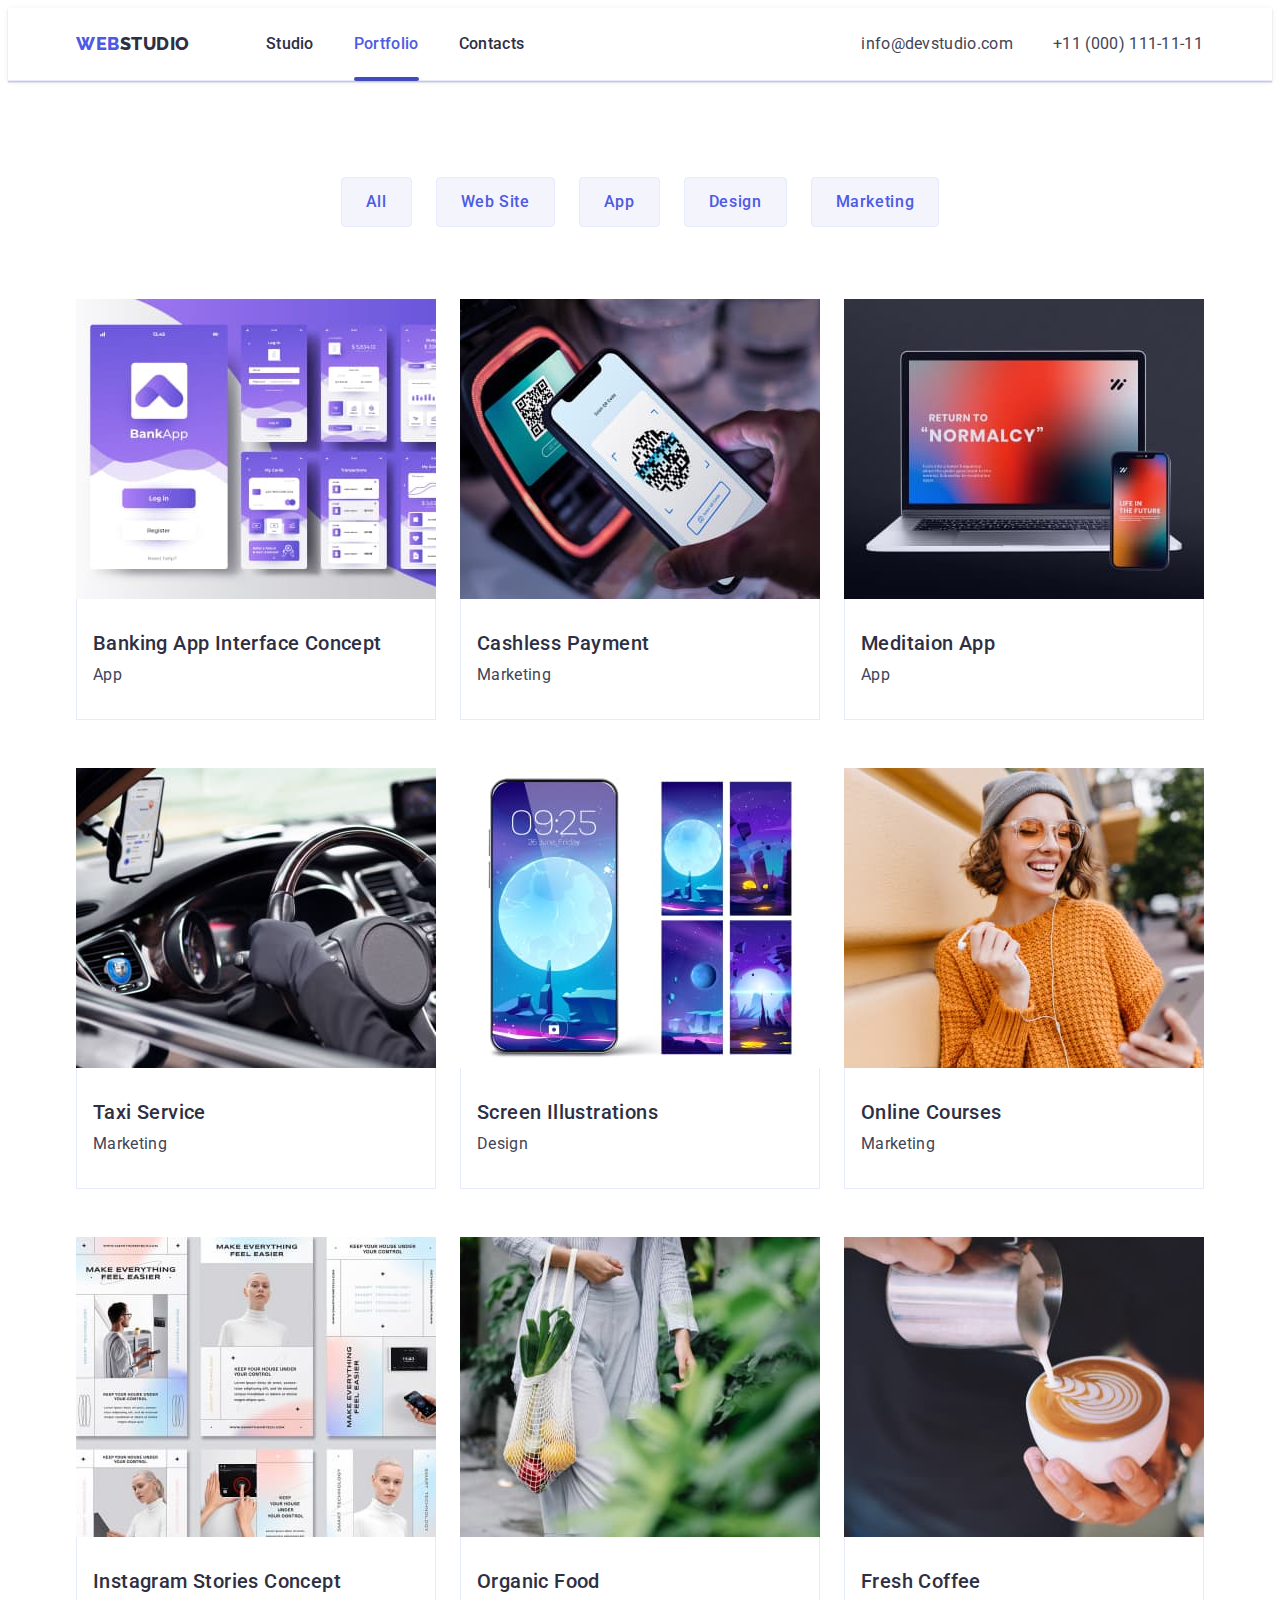
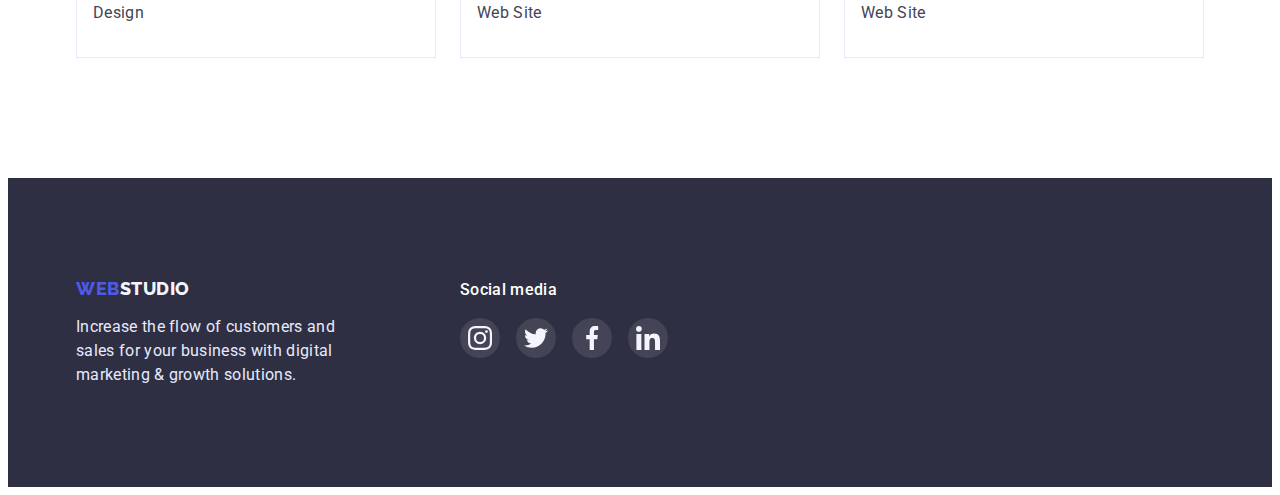
==== portfolio.html @ e39bb546 "Initial commit" ====
<!DOCTYPE html>
<html lang="en">
  <head>
    <meta charset="UTF-8" />
    <meta http-equiv="X-UA-Compatible" content="IE=edge" />
    <meta name="viewport" content="width=device-width, initial-scale=1.0" />
    <title>OUR PORTFOLIO</title>
    <link rel="preconnect" href="https://fonts.googleapis.com" />
    <link rel="preconnect" href="https://fonts.gstatic.com" crossorigin />
    <link
      href="https://fonts.googleapis.com/css2?family=Raleway:wght@800&family=Roboto:wght@400;500;700&display=swap"
      rel="stylesheet" />
    <link
      rel="stylesheet"
      href="https://cdnjs.cloudflare.com/ajax/libs/modern-normalize/1.1.0/modern-normalize.min.css"
      integrity="sha512-wpPYUAdjBVSE4KJnH1VR1HeZfpl1ub8YT/NKx4PuQ5NmX2tKuGu6U/JRp5y+Y8XG2tV+wKQpNHVUX03MfMFn9Q=="
      crossorigin="anonymous"
      referrerpolicy="no-referrer" />
    <link rel="stylesheet" href="./css/styles.css" />
  </head>
  <body>
    <!-- HEADER -->
    <header class="header">
      <div class="container header-container">
        <nav class="nav">
          <a href="./index.html" class="logo link">
            <span class="logo-accent">Web</span>Studio</a>
          <ul class="nav-list">
            <li class="list nav-item">
              <a href="./index.html" class="link nav-link">Studio</a>
            </li>
            <li class="list nav-item">
              <a href="./portfolio.html" class="link nav-link current">Portfolio</a>
            </li>
            <li class="list nav-item">
              <a href="" class="link nav-link">Contacts</a>
            </li>
          </ul>
        </nav>
        <address>
          <ul class="address-list">
            <li class="list address-list-item">
              <a href="mailto:info@devstudio.com" class="link address-link">info@devstudio.com</a>
            </li>
            <li class="list address-list-item">
              <a href="tel:+110001111111" class="link address-link">+11 (000) 111-11-11</a>
            </li>
          </ul>
        </address>
      </div>
    </header>

    <!-- BODY -->
    <main>
      <section class="portfolio-section">
        <div class="container">
          <h1 class="hidden">Examples of work</h1>
          <!-- Buttons -->
          <ul class="section-btn">
            <li class="list">
              <button type="button" class="portfolio-btn">All</button>
            </li>
            <li class="list">
              <button type="button" class="portfolio-btn">Web Site</button>
            </li>
            <li class="list">
              <button type="button" class="portfolio-btn">App</button>
            </li>
            <li class="list">
              <button type="button" class="portfolio-btn">Design</button>
            </li>
            <li class="list">
              <button type="button" class="portfolio-btn">Marketing</button>
            </li>
          </ul>

          <!-- Gallery of projects -->
          <ul class="portfolio-list">
            <li class="list portfolio-list-item">
              <a href="" class="portfolio-link link">
                <div class="overlay">
                  <img
                    src="./images/interface-concept.jpg"
                    alt="Purple concept of Banking App"
                    width="360"
                    height="300" />
                  <p class="portfolio-text-cover">
                    14 Stylish and User-Friendly App Design Concepts · Task
                    Manager App · Calorie Tracker App · Exotic Fruit Ecommerce
                    App · Cloud Storage App 14 Stylish and User-Friendly App
                    Design Concepts · Task Manager App · Calorie Tracker App ·
                    Exotic Fruit Ecommerce App · Cloud Storage App 14 Stylish
                    and User-Friendly App Design Concepts · Task Manager App ·
                    Calorie Tracker App · Exotic Fruit Ecommerce App · Cloud
                    Storage App 14 Stylish and User-Friendly App Design Concepts
                    · Task Manager App · Calorie Tracker App · Exotic Fruit
                    Ecommerce App · Cloud Storage App 14 Stylish and
                    User-Friendly App Design Concepts · Task Manager App ·
                    Calorie Tracker App · Exotic Fruit Ecommerce App · Cloud
                    Storage App
                  </p>
                </div>
                <div class="portfolio-list-item-div">
                  <h3 class="subtitle subtitle-portfolio">
                    Banking App Interface Concept
                  </h3>
                  <p class="section-text section-text-portfolio">App</p>
                </div>
              </a>
            </li>
            <li class="list portfolio-list-item">
              <a href="" class="portfolio-link link">
                <div class="overlay">
                  <img
                    src="./images/cashless-payment.jpg"
                    alt="Reading QR code by phone"
                    width="360"
                    height="300" />
                  <p class="portfolio-text-cover">
                    14 Stylish and User-Friendly App Design Concepts · Task
                    Manager App · Calorie Tracker App · Exotic Fruit Ecommerce
                    App · Cloud Storage App
                  </p>
                </div>
                <div class="portfolio-list-item-div">
                  <h3 class="subtitle subtitle-portfolio">Cashless Payment</h3>
                  <p class="section-text section-text-portfolio">Marketing</p>
                </div>
              </a>
            </li>
            <li class="list portfolio-list-item">
              <a href="" class="portfolio-link link">
                <div class="overlay">
                  <img
                    src="./images/meditaion-app.jpg"
                    alt="Phone and laptop"
                    width="360"
                    height="300" />
                  <p class="portfolio-text-cover">
                    14 Stylish and User-Friendly App Design Concepts · Task
                    Manager App · Calorie Tracker App · Exotic Fruit Ecommerce
                    App · Cloud Storage App
                  </p>
                </div>
                <div class="portfolio-list-item-div">
                  <h3 class="subtitle subtitle-portfolio">Meditaion App</h3>
                  <p class="section-text section-text-portfolio">App</p>
                </div>
              </a>
            </li>
            <li class="list portfolio-list-item">
              <a href="" class="portfolio-link link">
                <div class="overlay">
                  <img
                    src="./images/taxi-service.jpg"
                    alt="The driver is driving in black gloves"
                    width="360"
                    height="300" />
                  <p class="portfolio-text-cover">
                    14 Stylish and User-Friendly App Design Concepts · Task
                    Manager App · Calorie Tracker App · Exotic Fruit Ecommerce
                    App · Cloud Storage App
                  </p>
                </div>
                <div class="portfolio-list-item-div">
                  <h3 class="subtitle subtitle-portfolio">Taxi Service</h3>
                  <p class="section-text section-text-portfolio">Marketing</p>
                </div>
              </a>
            </li>
            <li class="list portfolio-list-item">
              <a href="" class="portfolio-link link">
                <div class="overlay">
                  <img
                    src="./images/screen-illustrations.jpg"
                    alt="The phone and four different screens"
                    width="360"
                    height="300" />
                  <p class="portfolio-text-cover">
                    14 Stylish and User-Friendly App Design Concepts · Task
                    Manager App · Calorie Tracker App · Exotic Fruit Ecommerce
                    App · Cloud Storage App
                  </p>
                </div>

                <div class="portfolio-list-item-div">
                  <h3 class="subtitle subtitle-portfolio">
                    Screen Illustrations
                  </h3>
                  <p class="section-text section-text-portfolio">Design</p>
                </div>
              </a>
            </li>
            <li class="list portfolio-list-item">
              <a href="" class="portfolio-link link">
                <div class="overlay">
                  <img
                    src="./images/online-courses.jpg"
                    alt="Young girl in a yellow sweater and glasses"
                    width="360"
                    height="300" />
                  <p class="portfolio-text-cover">
                    14 Stylish and User-Friendly App Design Concepts · Task
                    Manager App · Calorie Tracker App · Exotic Fruit Ecommerce
                    App · Cloud Storage App
                  </p>
                </div>
                <div class="portfolio-list-item-div">
                  <h3 class="subtitle subtitle-portfolio">Online Courses</h3>
                  <p class="section-text section-text-portfolio">Marketing</p>
                </div>
              </a>
            </li>
            <li class="list portfolio-list-item">
              <a href="" class="portfolio-link link">
                <div class="overlay">
                  <img
                    src="./images/inst-stories-concept.jpg"
                    alt="Six different application screens in pastel colors"
                    width="360"
                    height="300" />
                  <p class="portfolio-text-cover">
                    14 Stylish and User-Friendly App Design Concepts · Task
                    Manager App · Calorie Tracker App · Exotic Fruit Ecommerce
                    App · Cloud Storage App
                  </p>
                </div>
                <div class="portfolio-list-item-div">
                  <h3 class="subtitle subtitle-portfolio">
                    Instagram Stories Concept
                  </h3>
                  <p class="section-text section-text-portfolio">Design</p>
                </div>
              </a>
            </li>
            <li class="list portfolio-list-item">
              <a href="" class="portfolio-link link">
                <div class="overlay">
                  <img
                    src="./images/organic-food.jpg"
                    alt="A woman with a bag of vegetables"
                    width="360"
                    height="300" />
                  <p class="portfolio-text-cover">
                    14 Stylish and User-Friendly App Design Concepts · Task
                    Manager App · Calorie Tracker App · Exotic Fruit Ecommerce
                    App · Cloud Storage App
                  </p>
                </div>
                <div class="portfolio-list-item-div">
                  <h3 class="subtitle subtitle-portfolio">Organic Food</h3>
                  <p class="section-text section-text-portfolio">Web Site</p>
                </div>
              </a>
            </li>
            <li class="list portfolio-list-item">
              <a href="" class="portfolio-link link">
                <div class="overlay">
                  <img
                    src="./images/fresh-coffee.jpg"
                    alt="A barista prepares a cappuccino"
                    width="360"
                    height="300" />
                  <p class="portfolio-text-cover">
                    14 Stylish and User-Friendly App Design Concepts · Task
                    Manager App · Calorie Tracker App · Exotic Fruit Ecommerce
                    App · Cloud Storage App
                  </p>
                </div>
                <div class="portfolio-list-item-div">
                  <h3 class="subtitle subtitle-portfolio">Fresh Coffee</h3>
                  <p class="section-text section-text-portfolio">Web Site</p>
                </div>
              </a>
            </li>
          </ul>
        </div>
        <!--  -->
      </section>
    </main>

    <!-- FOOTER -->
    <footer class="footer-section">
      <div class="footer-container container">
        <div class="footer-wrap">
          <a href="./index.html" class="link footer-logo"
            ><span class="logo-accent">Web</span>Studio</a
          >
          <p class="footer-text">
            Increase the flow of customers and sales for your business with
            digital marketing & growth solutions.
          </p>
        </div>
        <!---------------- SOCIAL LINKS ---------------->
        <div class="footer-wrap">
          <p class="footer-subtitle">Social media</p>
          <ul class="footer-soc-list list">
            <li class="footer-soc-item">
              <a href="" class="footer-soc-link link">
                <svg class="footer-soc-icon" width="24" height="24">
                  <use href="./images/icons.svg#icon-instagram"></use>
                </svg>
              </a>
            </li>
            <li class="footer-soc-item">
              <a href="" class="footer-soc-link link">
                <svg class="team-soc-icon" width="24" height="24">
                  <use href="./images/icons.svg#icon-twitter"></use>
                </svg>
              </a>
            </li>
            <li class="footer-soc-item">
              <a href="" class="footer-soc-link link">
                <svg class="team-soc-icon" width="24" height="24">
                  <use href="./images/icons.svg#icon-facebook"></use>
                </svg>
              </a>
            </li>
            <li class="footer-soc-item">
              <a href="" class="footer-soc-link link">
                <svg class="team-soc-icon" width="24" height="24">
                  <use href="./images/icons.svg#icon-linkedin"></use>
                </svg>
              </a>
            </li>
          </ul>
        </div>
      </div>
    </footer>
  </body>
</html>
---- css/styles.css ----
:root {
  --primary-brand-color: #4d5ae5;
  --pressed-state-color: #404bbf;
  --dark-color: #2e2f42;
  --main-text-color: #434455;
  --decor-color: #e7e9fc;
  --light-color: #f4f4fd;
  --white-color: #ffffff;

  --main-letter-spacing: 0.02em;
  --duration: 250ms;
  --main-timing-function: cubic-bezier(0.4, 0, 0.2, 1);
}

/* -----------------GENERAL SETTINGS----------------- */

html {
  box-sizing: border-box;
}

*,
*::before,
*::after {
  box-sizing: inherit;
}

body {
  font-family: "Roboto", sans-serif;
  font-size: 16px;
  color: var(--main-text-color);
  background-color: var(--white-color);
}

h1,
h2,
h3,
h4,
h5,
ul,
p {
  margin: 0;
  padding: 0;
}

img {
  display: block;
  max-width: 100%;
  height: auto;
}

.link {
  text-decoration: none;
}

.list {
  list-style: none;
  margin: 0;
  padding: 0;
}

.hidden {
  position: absolute;
  white-space: nowrap;
  width: 1px;
  height: 1px;
  overflow: hidden;
  border: 0;
  padding: 0;
  clip: rect(0 0 0 0);
  clip-path: inset(50%);
  margin: -1px;
}

/* -----------------HEADER----------------- */
.header {
  border-bottom: 1px solid var(--decor-color);
  box-shadow: 0px 2px 1px rgba(46, 47, 66, 0.08),
    0px 1px 1px rgba(46, 47, 66, 0.16), 0px 1px 6px rgba(46, 47, 66, 0.08);
}
.header-container {
  display: flex;
  justify-content: space-between;
}
.nav {
  display: flex;
  align-items: flex-start;
}
.nav-item.list {
  position: relative;
}

.logo {
  font-family: "Raleway", sans-serif;
  font-weight: 800;
  font-size: 18px;
  line-height: 1.333;
  color: var(--dark-color);
  text-transform: uppercase;
  letter-spacing: 0.03em;
  margin-right: 76px;
  display: block;
  padding: 24px 0;
}

.logo-accent {
  color: var(--primary-brand-color);
}

.nav-list {
  display: flex;
  gap: 40px;
}

.nav-link {
  color: var(--dark-color);
  font-weight: 500;
  line-height: 1.5;
  letter-spacing: var(--main-letter-spacing);
  gap: 40px;
  display: block;
  padding: 24px 0;
  transition-property: color;
  transition-duration: var(--duration);
  transition-timing-function: var(--main-timing-function);
}

.link.nav-link:hover,
.link.nav-link:focus,
.link.nav-link:active {
  color: var(--pressed-state-color);
}
.nav-link.current {
  color: var(--primary-brand-color);
}
.nav-link.current::after {
  position: absolute;
  content: "";
  box-sizing: border-box;
  width: 100%;
  height: 4px;
  background-color: var(--pressed-state-color);
  border-radius: 2px;
  bottom: -1px;
  left: 0;
}
.address-list {
  display: flex;
  gap: 40px;
}

.address-list-item {
  min-width: 151px;
}

.address-link {
  font-style: normal;
  color: var(--main-text-color);
  line-height: 1.5;
  letter-spacing: var(--main-letter-spacing);
  display: block;
  padding: 24px 0;
  transition-property: color;
  transition-duration: var(--duration);
  transition-timing-function: var(--main-timing-function);
}

.address-link:hover,
.address-link:focus,
.address-link:active {
  color: var(--pressed-state-color);
}

/* -----------------HERO----------------- */
.section-black {
  background-color: rgba(46, 47, 66, 0.7);
  background-image: linear-gradient(
      rgba(46, 47, 66, 0.7),
      rgba(46, 47, 66, 0.7)
    ),
    url(../images/people-office.jpg);
  background-repeat: no-repeat;
  background-size: cover;
  background-position: center;
  text-align: center;
  padding: 188px 0px;
  margin: 0 auto;
  max-width: 1440px;
}
.hero-title {
  color: var(--white-color);
  font-weight: 700;
  font-size: 56px;
  line-height: 1.071;
  letter-spacing: var(--main-letter-spacing);
  margin-bottom: 48px;
}
.hero-btn {
  font-family: "Roboto", sans-serif;
  background-color: var(--primary-brand-color);
  box-shadow: 0px 4px 4px rgba(0, 0, 0, 0.15);
  border-radius: 4px;
  border: none;
  color: var(--white-color);
  padding: 16px 32px;
  font-size: 16px;
  font-weight: 500;
  line-height: 24px;
  letter-spacing: 0.04em;
  cursor: pointer;
  transition-property: background-color;
  transition-duration: var(--duration);
  transition-timing-function: var(--main-timing-function);
}
.hero-btn:hover,
.hero-btn:focus {
  background-color: var(--pressed-state-color);
}

/* -----------------SECTION GENERAL SETTINGS----------------- */
.container {
  width: 100%;
  max-width: 1158px;
  padding: 0 15px;
  margin: 0 auto;
  /* outline: 2px solid red; */
}

.section-title {
  font-weight: 700;
  font-size: 36px;
  line-height: 1.11;
  letter-spacing: var(--main-letter-spacing);
  text-transform: capitalize;
  color: var(--dark-color);
  margin-bottom: 72px;
  text-align: center;
}

.subtitle {
  color: var(--dark-color);
  font-weight: 500;
  font-size: 20px;
  line-height: 1.2;
  letter-spacing: var(--main-letter-spacing);
  margin-bottom: 8px;
}
.section-text {
  line-height: 1.5;
  letter-spacing: var(--main-letter-spacing);
}

/* -----------------FEATURE SECTION----------------- */
.feature-section {
  padding-top: 120px;
  padding-bottom: 180px;
}
.feature-list {
  display: flex;
  gap: 24px;
}
.feature-list > .list {
  width: calc((100%-3 * 24) / 4);
}
.feature-item::before {
  content: "";
  display: inline-block;
  width: 100%;
  height: 100%;
  background-color: var(--light-color);
  border-radius: 4px;
  margin-bottom: 8px;
  background-image: url("../images/antenna.svg");
  background-repeat: no-repeat;
  background-position: center;
}
.feature-item.punct::before {
  background-image: url("../images/clock.svg");
}
.feature-item.dil::before {
  background-image: url("../images/diagram.svg");
}
.feature-item.tech::before {
  background-image: url("../images/astronaut.svg");
}

/* -----------------WHAT WE ARE DOING SECTION----------------- */
.product-section {
  padding: 60px 0 120px 0;
}

.product-section-list {
  display: flex;
  gap: 24px;
}

/* -----------------TEAM SECTION----------------- */
.team-section {
  background-color: var(--light-color);
  padding: 120px 0 110px 0;
}

.team-item {
  background-color: var(--white-color);
  max-width: 264px;
  text-align: center;
  box-shadow: 0px 1px 6px rgba(46, 47, 66, 0.08),
    0px 1px 1px rgba(46, 47, 66, 0.16), 0px 2px 1px rgba(46, 47, 66, 0.08);
  border-radius: 0px 0px 4px 4px;
}

.team-item-container {
  padding: 32px 16px;
}

.team-item-container > .section-text {
  margin-bottom: 8px;
}
.team-list {
  display: flex;
  gap: 24px;
}
.team-soc-list {
  display: flex;
  gap: 24px;
  justify-content: center;
}
.team-soc-item {
  width: 40px;
  height: 40px;
}
.team-soc-link {
  width: 100%;
  height: 100%;
  border-radius: 50%;
  display: flex;
  justify-content: center;
  align-items: center;
  background-color: var(--primary-brand-color);
  fill: var(--white-color);
  transition-property: background-color;
  transition-duration: var(--duration);
  transition-timing-function: var(--main-timing-function);
}
.team-soc-link:is(:hover, :focus) {
  background-color: var(--pressed-state-color);
}

/* -----------------CUSTOMERS----------------- */
.customer-section {
  padding: 130px 0 120px 0;
}
.customer-list {
  display: flex;
  gap: 24px;
}
.customer-item {
  width: 168px;
  height: 88px;
}
.customer-link {
  width: 100%;
  height: 100%;
  border: 1px solid #8e8f99;
  border-radius: 4px;
  display: flex;
  justify-content: center;
  align-items: center;
  transition-property: border-color;
  transition-duration: var(--duration);
  transition-timing-function: var(--main-timing-function);
}

.customer-icon {
  fill: #8e8f99;
  transition-property: fill;
  transition-duration: var(--duration);
  transition-timing-function: var(--main-timing-function);
}
.customer-link:is(:hover, :focus) {
  border-color: var(--pressed-state-color);
}
.customer-link:is(:hover, :focus) > .customer-icon {
  fill: var(--pressed-state-color);
}

/* -----------------FOOTER----------------- */
.footer-section {
  margin: 0;
  background-color: var(--dark-color);
  padding: 100px 0 100px 0;
}
.footer-container {
  display: flex;
  gap: 120px;
}
.footer-logo {
  display: inline-block;
  color: var(--light-color);
  font-weight: 800;
  font-size: 18px;
  font-family: "Raleway", sans-serif;
  letter-spacing: 0.03em;
  text-transform: uppercase;
  margin-bottom: 16px;
}
.footer-text {
  color: var(--decor-color);
  line-height: 1.5;
  letter-spacing: var(--main-letter-spacing);
  max-width: 264px;
}
.footer-subtitle {
  margin-bottom: 16px;
  color: var(--white-color);
  font-size: 16px;
  font-weight: 500;
  line-height: 1.5;
  letter-spacing: 0.02em;
}
.footer-soc-list {
  display: flex;
  gap: 16px;
  justify-content: center;
}
.footer-soc-item {
  width: 40px;
  height: 40px;
}
.footer-soc-link {
  width: 100%;
  height: 100%;
  border-radius: 50%;
  display: flex;
  justify-content: center;
  align-items: center;
  background-color: rgba(255, 255, 255, 0.1);
  fill: var(--light-color);
  transition-property: background-color;
  transition-duration: var(--duration);
  transition-timing-function: var(--main-timing-function);
}
.footer-soc-link:is(:hover, :focus) {
  background-color: #31d0aa;
  outline: none;
}

/* -----------------PORTFOLIO----------------- */
.section-btn {
  margin-bottom: 72px;
}

.portfolio-btn {
  background-color: var(--light-color);
  border: 1px solid var(--decor-color);
  border-radius: 4px;
  font-family: "Roboto", sans-serif;
  font-size: 16px;
  font-weight: 500;
  line-height: 1.5;
  letter-spacing: 0.04em;
  color: var(--primary-brand-color);
  cursor: pointer;
  padding: 12px 24px;
  transition-property: background-color color border-color box-shadow;
  transition-duration: var(--duration);
  transition-timing-function: var(--main-timing-function);
}

.portfolio-btn:hover,
.portfolio-btn:focus {
  background-color: var(--pressed-state-color);
  color: var(--white-color);
  border-color: transparent;
  box-shadow: 0px 3px 1px rgba(0, 0, 0, 0.1), 0px 2px 1px rgba(0, 0, 0, 0.08),
    0px 2px 2px rgba(0, 0, 0, 0.12);
  outline: none;
}

.portfolio-section {
  padding-top: 96px;
  padding-bottom: 120px;
}

.section-btn {
  display: flex;
  gap: 24px;
  justify-content: center;
}

.portfolio-list {
  display: flex;
  flex-wrap: wrap;
  gap: 24px;
  row-gap: 48px;
}

.portfolio-list-item-div {
  width: 360px;
  border: 1px solid var(--decor-color);
  border-top: none;
  padding: 32px 0 32px 16px;
  transition-property: border-color;
  transition-duration: var(--duration);
  transition-timing-function: var(--main-timing-function);
}

.subtitle-portfolio {
  margin: 0 0 8px;
}
.section-text-portfolio {
  color: var(--main-text-color);
}

.portfolio-link {
  display: inline-block;
  cursor: pointer;
  transition-property: box-shadow;
  transition-duration: var(--duration);
  transition-timing-function: var(--main-timing-function);
}
.portfolio-link:hover > .portfolio-list-item-div,
.portfolio-link:focus > .portfolio-list-item-div {
  border-color: transparent;
}
.portfolio-link:hover {
  box-shadow: 0px 1px 6px rgba(46, 47, 66, 0.08),
    0px 1px 1px rgba(46, 47, 66, 0.16), 0px 2px 1px rgba(46, 47, 66, 0.08);
}
.portfolio-link:focus {
  box-shadow: 0px 1px 6px rgba(46, 47, 66, 0.08),
    0px 1px 1px rgba(46, 47, 66, 0.16), 0px 2px 1px rgba(46, 47, 66, 0.08);
  outline: none;
}
.overlay {
  position: relative;
  overflow: hidden;
}
.portfolio-text-cover {
  position: absolute;
  background-color: var(--primary-brand-color);
  bottom: 0;
  top: 0;
  left: 0px;
  width: 100%;
  height: 100%;
  line-height: 1.5;
  letter-spacing: 0.02em;
  color: var(--light-color);
  padding: 40px 32px 0;
  transform: translatey(100%);
  transition: transform 1000ms ease;
  transition-duration: var(--duration);
  transition-timing-function: var(--main-timing-function);
}
.portfolio-link:is(:hover, :focus) .portfolio-text-cover {
  transform: translatey(0);
  overflow: auto;
}

/* -----------------MODAL----------------- */
.backdrop {
  position: fixed;
  top: 0;
  width: 100%;
  height: 100%;
  background-color: rgba(46, 47, 66, 0.4);
  transition: opacity 500ms var(--main-timing-function),
    visibility 500ms var(--main-timing-function);
}
.modal {
  position: absolute;
  top: 50%;
  left: 50%;
  background-color: #fcfcfc;
  box-shadow: 0px 1px 1px rgba(0, 0, 0, 0.14), 0px 1px 3px rgba(0, 0, 0, 0.12),
    0px 2px 1px rgba(0, 0, 0, 0.2);
  border-radius: 4px;
  width: 408px;
  min-height: 576px;
  padding: 24px;
  transition-property: transform;
  transform: translate(-50%, -50%) scale(1) rotate(0);
  transition-duration: var(--duration);
  transition-timing-function: var(--main-timing-function);
}
.backdrop.is-hidden .modal {
  transform: translate(-140%, -140%) scale(0) rotate(90deg);
}
.modal-close {
  position: absolute;
  top: 24px;
  right: 24px;
  width: 24px;
  height: 24px;
  border-radius: 50%;
  background-color: var(--decor-color);
  border: 1px solid rgba(0, 0, 0, 0.1);
  display: flex;
  align-items: center;
  justify-content: center;
  margin-left: auto;
  padding: 0;
  cursor: pointer;
}
.modal-close:is(:hover, :focus) {
  background-color: var(--pressed-state-color);
  fill: var(--white-color);
}
.is-hidden {
  opacity: 0;
  visibility: hidden;
  pointer-events: none;
}
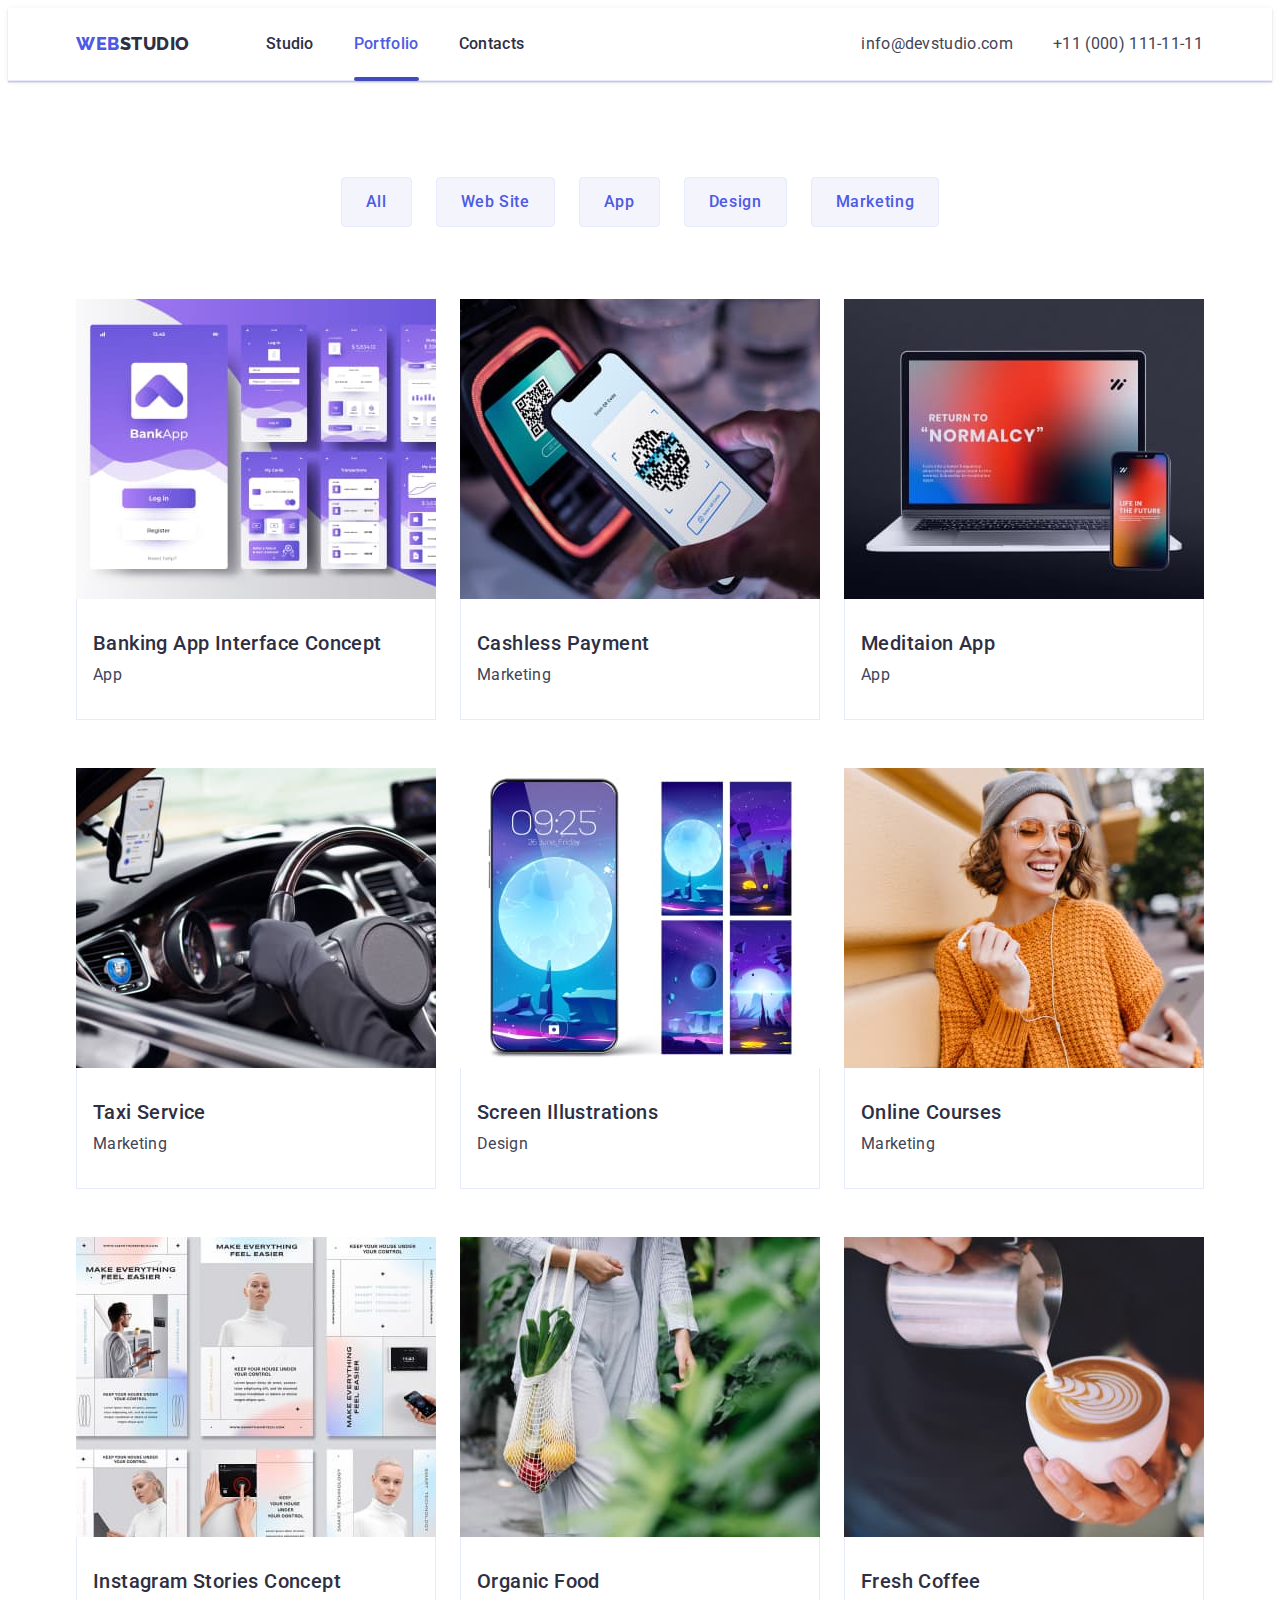
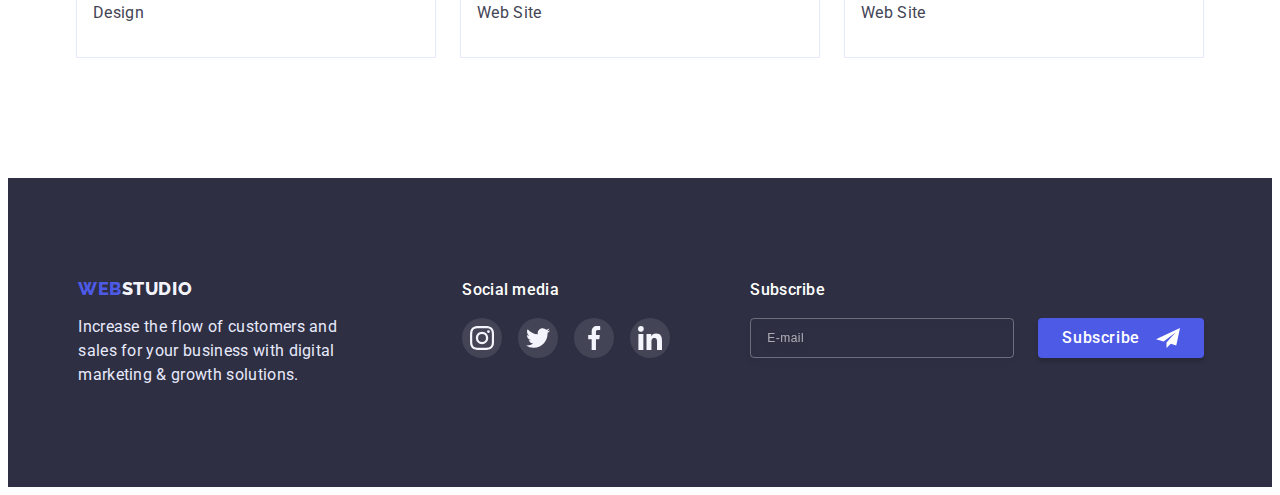
==== commit 9d7c2fd9: "Modal 6." ====
--- a/portfolio.html
+++ b/portfolio.html
@@ -24,13 +24,16 @@
       <div class="container header-container">
         <nav class="nav">
           <a href="./index.html" class="logo link">
-            <span class="logo-accent">Web</span>Studio</a>
+            <span class="logo-accent">Web</span>Studio</a
+          >
           <ul class="nav-list">
             <li class="list nav-item">
               <a href="./index.html" class="link nav-link">Studio</a>
             </li>
             <li class="list nav-item">
-              <a href="./portfolio.html" class="link nav-link current">Portfolio</a>
+              <a href="./portfolio.html" class="link nav-link current"
+                >Portfolio</a
+              >
             </li>
             <li class="list nav-item">
               <a href="" class="link nav-link">Contacts</a>
@@ -40,10 +43,14 @@
         <address>
           <ul class="address-list">
             <li class="list address-list-item">
-              <a href="mailto:info@devstudio.com" class="link address-link">info@devstudio.com</a>
+              <a href="mailto:info@devstudio.com" class="link address-link"
+                >info@devstudio.com</a
+              >
             </li>
             <li class="list address-list-item">
-              <a href="tel:+110001111111" class="link address-link">+11 (000) 111-11-11</a>
+              <a href="tel:+110001111111" class="link address-link"
+                >+11 (000) 111-11-11</a
+              >
             </li>
           </ul>
         </address>
@@ -283,9 +290,9 @@
     <footer class="footer-section">
       <div class="footer-container container">
         <div class="footer-wrap">
-          <a href="./index.html" class="link footer-logo"
-            ><span class="logo-accent">Web</span>Studio</a
-          >
+          <a href="./index.html" class="link footer-logo">
+            <span class="logo-accent">Web</span>Studio
+          </a>
           <p class="footer-text">
             Increase the flow of customers and sales for your business with
             digital marketing & growth solutions.
@@ -325,6 +332,24 @@
             </li>
           </ul>
         </div>
+        <!---------------- SUBSCRIBE ---------------->
+        <div class="footer-wrap">
+          <p class="footer-subtitle">Subscribe</p>
+          <div class="subscribe-wrap">
+            <input
+              class="subscribe-input"
+              type="email"
+              name="sub-mail"
+              id="sub-mail"
+              placeholder="E-mail" />
+            <button class="subscribe-btn" type="submit">
+              <span class="subscribe-btn-title">Subscribe</span>
+              <svg class="subscribe-icon" width="24" height="24">
+                <use href="./images/icons.svg#icon-Frame"></use>
+              </svg>
+            </button>
+          </div>
+        </div>
       </div>
     </footer>
   </body>
--- a/css/styles.css
+++ b/css/styles.css
@@ -6,6 +6,11 @@
   --decor-color: #e7e9fc;
   --light-color: #f4f4fd;
   --white-color: #ffffff;
+  --modal-label: rgba(142, 143, 153, 1);
+  --modal-text: #757575;
+  --modal-text-opacity: rgba(117, 117, 117, 0.5);
+  --modal-line: rgba(33, 33, 33, 0.2);
+  --modal-bcg: #fcfcfc;
 
   --main-letter-spacing: 0.02em;
   --duration: 250ms;
@@ -391,8 +396,18 @@
 }
 .footer-container {
   display: flex;
-  gap: 120px;
-}
+  justify-content: flex-end;
+}
+.footer-wrap {
+  margin-right: 80px;
+}
+.footer-wrap:first-child {
+  margin-right: 120px;
+}
+.footer-wrap:last-child {
+  margin-right: 0;
+}
+
 .footer-logo {
   display: inline-block;
   color: var(--light-color);
@@ -443,12 +458,72 @@
   background-color: #31d0aa;
   outline: none;
 }
+.subscribe-wrap {
+  position: relative;
+  display: flex;
+  gap: 24px;
+}
+.subscribe-input {
+  width: 264px;
+  height: 40px;
+  border: 1px solid rgba(255, 255, 255, 0.3);
+  filter: drop-shadow(0px 4px 4px rgba(0, 0, 0, 0.15));
+  border-radius: 4px;
+  background-color: transparent;
+  padding-top: 8px;
+  padding-bottom: 8px;
+  padding-left: 16px;
+  font-style: normal;
+  font-weight: 400;
+  font-size: 12px;
+  line-height: 2;
+  letter-spacing: 0.04em;
+  color: rgba(255, 255, 255, 0.6);
+  outline: none;
+}
+.subscribe-input:is(:hover, :focus) {
+  border: 1px solid var(--primary-brand-color);
+  border-radius: 4px;
+}
+.subscribe-input::placeholder {
+  font-size: 12px;
+  line-height: 2;
+  letter-spacing: 0.04em;
+  color: rgba(255, 255, 255, 0.6);
+}
+
+.subscribe-btn {
+  font-family: "Roboto", sans-serif;
+  background-color: var(--primary-brand-color);
+  box-shadow: 0px 4px 4px rgba(0, 0, 0, 0.15);
+  border-radius: 4px;
+  border: none;
+  color: var(--white-color);
+  padding: 8px 24px;
+  font-size: 16px;
+  font-weight: 500;
+  line-height: 24px;
+  letter-spacing: 0.04em;
+  cursor: pointer;
+  transition-property: background-color;
+  transition-duration: var(--duration);
+  transition-timing-function: var(--main-timing-function);
+  display: flex;
+  gap: 16px;
+  outline: none;
+}
+.subscribe-btn:hover,
+.subscribe-btn:focus {
+  background-color: var(--pressed-state-color);
+}
+.subscribe-icon {
+  fill: var(--white-color);
+}
 
 /* -----------------PORTFOLIO----------------- */
 .section-btn {
   margin-bottom: 72px;
 }
-
 .portfolio-btn {
   background-color: var(--light-color);
   border: 1px solid var(--decor-color);
@@ -571,7 +646,7 @@
   position: absolute;
   top: 50%;
   left: 50%;
-  background-color: #fcfcfc;
+  background-color: var(--modal-bcg);
   box-shadow: 0px 1px 1px rgba(0, 0, 0, 0.14), 0px 1px 3px rgba(0, 0, 0, 0.12),
     0px 2px 1px rgba(0, 0, 0, 0.2);
   border-radius: 4px;
@@ -587,9 +662,6 @@
   transform: translate(-140%, -140%) scale(0) rotate(90deg);
 }
 .modal-close {
-  position: absolute;
-  top: 24px;
-  right: 24px;
   width: 24px;
   height: 24px;
   border-radius: 50%;
@@ -601,6 +673,7 @@
   margin-left: auto;
   padding: 0;
   cursor: pointer;
+  margin-bottom: 24px;
 }
 .modal-close:is(:hover, :focus) {
   background-color: var(--pressed-state-color);
@@ -611,3 +684,144 @@
   visibility: hidden;
   pointer-events: none;
 }
+.form {
+  display: flex;
+  flex-direction: column;
+  align-items: stretch;
+}
+.form:last-child {
+  align-items: center;
+}
+.modal-input-block {
+  margin-bottom: 8px;
+  display: flex;
+  flex-direction: column;
+  width: 100%;
+}
+.textarea {
+  margin-bottom: 24px;
+}
+.modal-input {
+  width: 100%;
+  border: 1px solid var(--modal-line);
+  border-radius: 4px;
+  padding: 11px 38px;
+  font-weight: 400;
+  font-size: 12px;
+  line-height: 1.17;
+  letter-spacing: 0.04em;
+  color: var(--modal-text);
+}
+
+.modal-input:is(:focus, :active) {
+  border-color: var(--primary-brand-color);
+  outline: none;
+}
+.modal-input::placeholder {
+  font-size: 12px;
+  line-height: 1.17;
+  letter-spacing: 0.04em;
+  color: var(--modal-text-opacity);
+}
+.modal-input-wrap {
+  position: relative;
+  width: 100%;
+}
+
+.modal-input-icon {
+  position: absolute;
+  background-color: transparent;
+  color: var(--dark-color);
+  top: 50%;
+  left: 16px;
+  transform: translatey(-50%);
+}
+.modal-input-icon:is(:active, :focus) {
+  fill: var(--primary-brand-color);
+  filter: drop-shadow(0px 4px 4px rgba(0, 0, 0, 0.25));
+}
+.modal-input:is(:focus, :active) + .modal-input-icon {
+  fill: var(--primary-brand-color);
+}
+.textarea-input {
+  padding-left: 16px;
+  resize: none;
+  height: 120px;
+}
+
+.modal-title {
+  margin-bottom: 16px;
+  font-weight: 500;
+  line-height: 1.5;
+  letter-spacing: 0.02em;
+  color: var(--dark-color);
+  text-align: center;
+}
+.modal-label {
+  margin-bottom: 4px;
+  font-size: 12px;
+  line-height: 1.17;
+  letter-spacing: 0.01em;
+  color: var(--modal-label);
+}
+.submit-btn {
+  font-family: "Roboto", sans-serif;
+  background-color: var(--primary-brand-color);
+  box-shadow: 0px 4px 4px rgba(0, 0, 0, 0.15);
+  border-radius: 4px;
+  border: none;
+  color: var(--white-color);
+  padding: 16px 0;
+  width: 169px;
+  font-size: 16px;
+  font-weight: 500;
+  line-height: 1.5;
+  letter-spacing: 0.04em;
+  cursor: pointer;
+  transition-property: background-color;
+  transition-duration: var(--duration);
+  transition-timing-function: var(--main-timing-function);
+}
+.submit-btn:hover,
+.submit-btn:focus {
+  background-color: var(--pressed-state-color);
+}
+.policy-block {
+  margin-bottom: 24px;
+}
+.policy-block input[type="checkbox"] {
+  width: 16px;
+  height: 16px;
+  border: 1.25px solid var(--dark-color);
+  border-radius: 2px;
+}
+.checkbox-lable {
+  font-weight: 400;
+  font-size: 12px;
+  line-height: 1.17;
+  letter-spacing: 0.04em;
+  color: var(--modal-text);
+  display: flex;
+  align-items: center;
+}
+.checkbox-lable::before {
+  content: "";
+  width: 16px;
+  height: 16px;
+  border: 1.25px solid var(--dark-color);
+  border-radius: 2px;
+  margin-right: 8px;
+}
+.checkbox-policy:checked + .checkbox-lable::before {
+  background-color: var(--pressed-state-color);
+  border-color: var(--pressed-state-color);
+  background-image: url(../images/check.svg);
+  background-repeat: no-repeat;
+  background-position: center;
+}
+.checkbox-policy:focus + .checkbox-lable::before {
+  border-color: var(--pressed-state-color);
+}
+.checkbox-link {
+  color: var(--primary-brand-color);
+}
